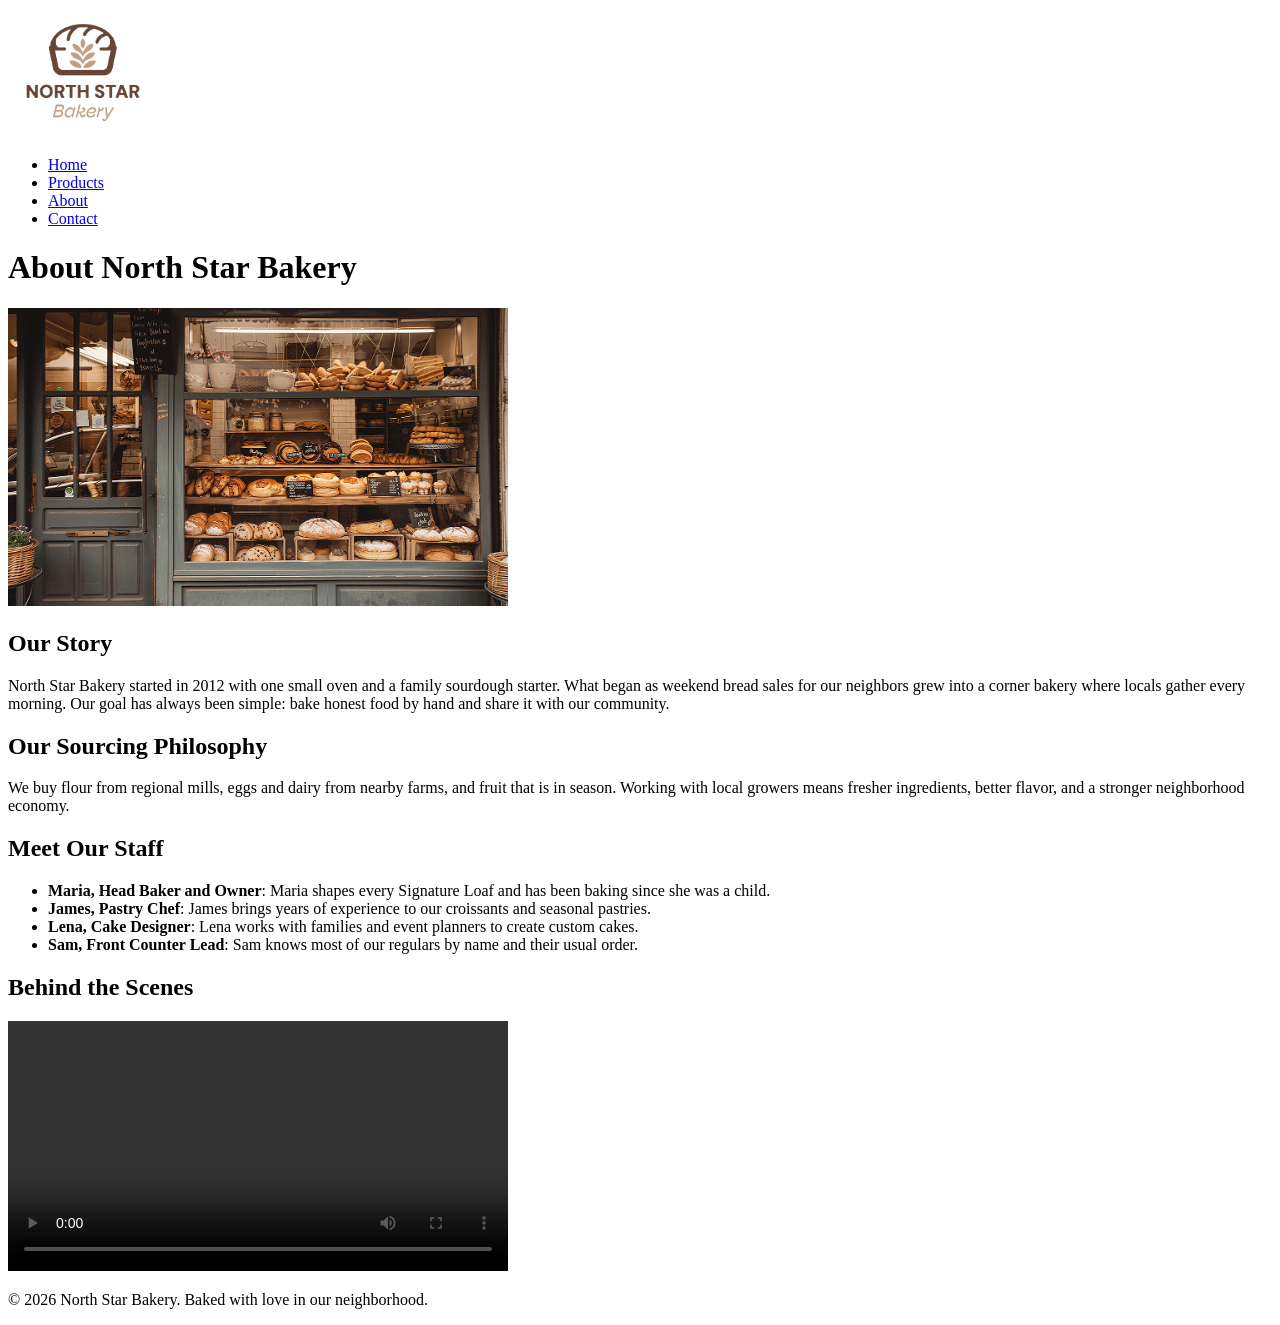
==== about.html @ 69ec63c7 "Add North Star Bakery site with four pages and media" ====
<!DOCTYPE html>
<html lang="en">
<head>
  <meta charset="UTF-8">
  <meta name="viewport" content="width=device-width, initial-scale=1.0">
  <title>North Star Bakery | About</title>
</head>
<body>
  <header>
    <img src="images/bakery-logo_c.png" alt="North Star Bakery logo" width="150">
    <nav>
      <ul>
        <li><a href="index.html">Home</a></li>
        <li><a href="products.html">Products</a></li>
        <li><a href="about.html">About</a></li>
        <li><a href="contact.html">Contact</a></li>
      </ul>
    </nav>
  </header>

  <main>
    <h1>About North Star Bakery</h1>
    <img src="images/bakery-storefront_c.png" alt="The North Star Bakery storefront on Main Street" width="500">

    <section>
      <h2>Our Story</h2>
      <p>North Star Bakery started in 2012 with one small oven and a family sourdough starter. What began as weekend bread sales for our neighbors grew into a corner bakery where locals gather every morning. Our goal has always been simple: bake honest food by hand and share it with our community.</p>
    </section>

    <section>
      <h2>Our Sourcing Philosophy</h2>
      <p>We buy flour from regional mills, eggs and dairy from nearby farms, and fruit that is in season. Working with local growers means fresher ingredients, better flavor, and a stronger neighborhood economy.</p>
    </section>

    <section>
      <h2>Meet Our Staff</h2>
      <ul>
        <li><strong>Maria, Head Baker and Owner</strong>: Maria shapes every Signature Loaf and has been baking since she was a child.</li>
        <li><strong>James, Pastry Chef</strong>: James brings years of experience to our croissants and seasonal pastries.</li>
        <li><strong>Lena, Cake Designer</strong>: Lena works with families and event planners to create custom cakes.</li>
        <li><strong>Sam, Front Counter Lead</strong>: Sam knows most of our regulars by name and their usual order.</li>
      </ul>
    </section>

    <section>
      <h2>Behind the Scenes</h2>
      <video controls width="500">
        <source src="media/bakery-behind-scenes_c.mp4" type="video/mp4">
        Your browser does not support the video element. The video shows our bakers mixing, shaping, and baking bread early in the morning.
      </video>
    </section>
  </main>

  <footer>
    <p>&copy; 2026 North Star Bakery. Baked with love in our neighborhood.</p>
  </footer>
</body>
</html>
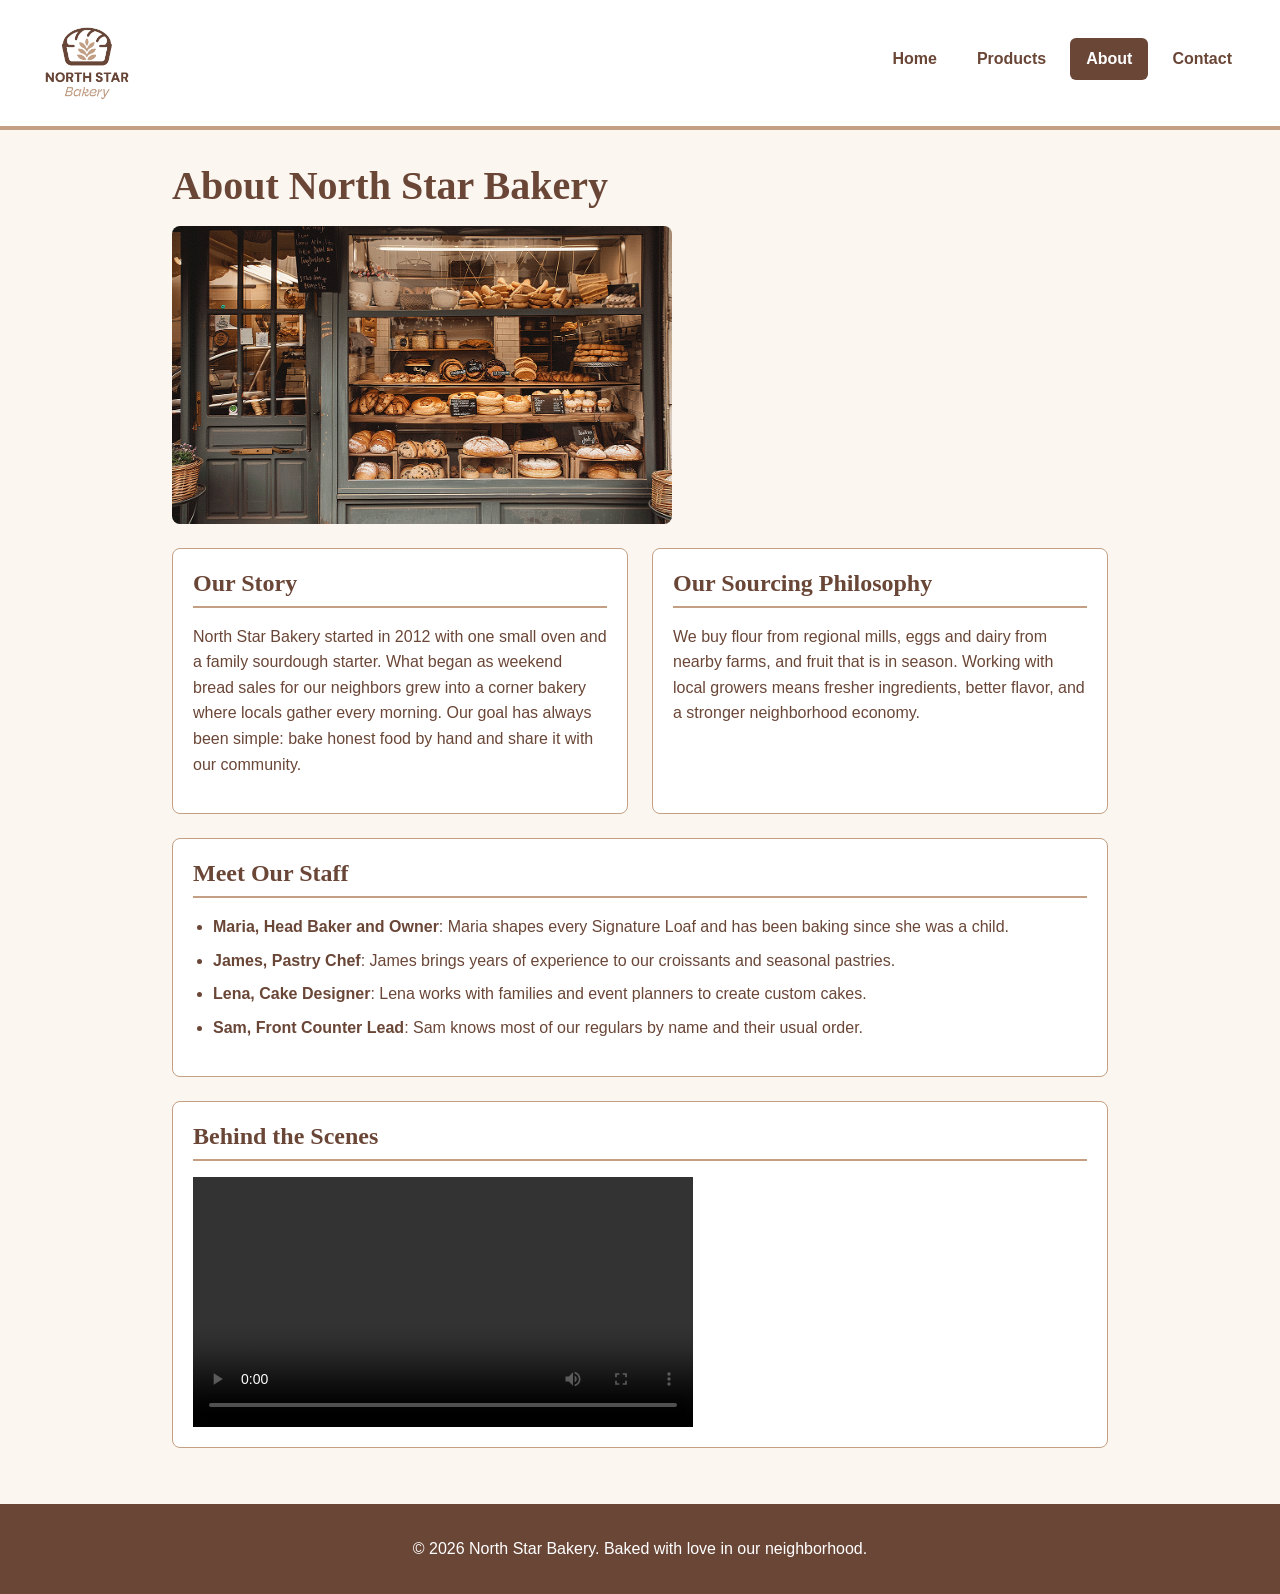
==== commit 4e9f38de: "Add CSS styles for North Star Bakery site" ====
--- a/about.html
+++ b/about.html
@@ -4,6 +4,7 @@
   <meta charset="UTF-8">
   <meta name="viewport" content="width=device-width, initial-scale=1.0">
   <title>North Star Bakery | About</title>
+  <link rel="stylesheet" href="css/styles.css">
 </head>
 <body>
   <header>
@@ -12,7 +13,7 @@
       <ul>
         <li><a href="index.html">Home</a></li>
         <li><a href="products.html">Products</a></li>
-        <li><a href="about.html">About</a></li>
+        <li><a href="about.html" aria-current="page">About</a></li>
         <li><a href="contact.html">Contact</a></li>
       </ul>
     </nav>
@@ -22,15 +23,17 @@
     <h1>About North Star Bakery</h1>
     <img src="images/bakery-storefront_c.png" alt="The North Star Bakery storefront on Main Street" width="500">
 
-    <section>
-      <h2>Our Story</h2>
-      <p>North Star Bakery started in 2012 with one small oven and a family sourdough starter. What began as weekend bread sales for our neighbors grew into a corner bakery where locals gather every morning. Our goal has always been simple: bake honest food by hand and share it with our community.</p>
-    </section>
+    <div class="columns">
+      <section>
+        <h2>Our Story</h2>
+        <p>North Star Bakery started in 2012 with one small oven and a family sourdough starter. What began as weekend bread sales for our neighbors grew into a corner bakery where locals gather every morning. Our goal has always been simple: bake honest food by hand and share it with our community.</p>
+      </section>
 
-    <section>
-      <h2>Our Sourcing Philosophy</h2>
-      <p>We buy flour from regional mills, eggs and dairy from nearby farms, and fruit that is in season. Working with local growers means fresher ingredients, better flavor, and a stronger neighborhood economy.</p>
-    </section>
+      <section>
+        <h2>Our Sourcing Philosophy</h2>
+        <p>We buy flour from regional mills, eggs and dairy from nearby farms, and fruit that is in season. Working with local growers means fresher ingredients, better flavor, and a stronger neighborhood economy.</p>
+      </section>
+    </div>
 
     <section>
       <h2>Meet Our Staff</h2>
--- a/css/styles.css
+++ b/css/styles.css
@@ -0,0 +1,219 @@
+:root {
+  --brown: #6a4637;
+  --tan: #c49f84;
+  --cream: #fbf6f0;
+  --white: #ffffff;
+}
+
+* {
+  box-sizing: border-box;
+}
+
+body {
+  margin: 0;
+  font-family: Arial, Helvetica, sans-serif;
+  font-size: 1rem;
+  line-height: 1.6;
+  color: var(--brown);
+  background-color: var(--cream);
+}
+
+h1,
+h2,
+legend {
+  font-family: Georgia, "Times New Roman", serif;
+  line-height: 1.2;
+}
+
+h1 {
+  font-size: 2rem;
+  margin: 0 0 1rem;
+}
+
+h2 {
+  font-size: 1.5rem;
+  margin: 0 0 1rem;
+  padding-bottom: 0.5rem;
+  border-bottom: 2px solid var(--tan);
+}
+
+a {
+  color: var(--brown);
+  font-weight: bold;
+}
+
+img,
+video {
+  display: block;
+  max-width: 100%;
+  height: auto;
+}
+
+audio {
+  width: 100%;
+}
+
+header {
+  display: flex;
+  flex-direction: column;
+  align-items: center;
+  gap: 1rem;
+  padding: 1rem;
+  background-color: var(--white);
+  border-bottom: 4px solid var(--tan);
+}
+
+header img {
+  width: 110px;
+}
+
+nav ul {
+  display: flex;
+  flex-wrap: wrap;
+  justify-content: center;
+  gap: 0.5rem;
+  margin: 0;
+  padding: 0;
+  list-style: none;
+}
+
+nav a {
+  display: block;
+  padding: 0.5rem 1rem;
+  border-radius: 6px;
+  text-decoration: none;
+}
+
+nav a:hover,
+nav a[aria-current="page"] {
+  background-color: var(--brown);
+  color: var(--white);
+}
+
+main {
+  max-width: 1000px;
+  margin: 0 auto;
+  padding: 1.5rem 1rem;
+}
+
+section {
+  margin-bottom: 1.5rem;
+  padding: 1.25rem;
+  background-color: var(--white);
+  border: 1px solid var(--tan);
+  border-radius: 8px;
+}
+
+main > img {
+  margin-bottom: 1.5rem;
+  border-radius: 8px;
+}
+
+section img {
+  margin-bottom: 1rem;
+  border-radius: 6px;
+}
+
+ul {
+  padding-left: 1.25rem;
+}
+
+li {
+  margin-bottom: 0.5rem;
+}
+
+.columns {
+  display: flex;
+  flex-direction: column;
+}
+
+figure {
+  margin: 0;
+}
+
+figcaption {
+  font-style: italic;
+  text-align: center;
+}
+
+form p {
+  margin: 0 0 1rem;
+}
+
+fieldset {
+  margin: 0 0 1.5rem;
+  padding: 1rem;
+  border: 1px solid var(--tan);
+  border-radius: 6px;
+}
+
+legend {
+  padding: 0 0.5rem;
+  font-size: 1.2rem;
+  font-weight: bold;
+}
+
+label {
+  display: block;
+  margin-bottom: 0.25rem;
+  font-weight: bold;
+}
+
+input,
+select,
+textarea {
+  width: 100%;
+  padding: 0.6rem;
+  font-family: inherit;
+  font-size: 1rem;
+  color: var(--brown);
+  border: 1px solid var(--tan);
+  border-radius: 4px;
+}
+
+button {
+  padding: 0.75rem 1.5rem;
+  font-size: 1rem;
+  font-weight: bold;
+  color: var(--white);
+  background-color: var(--brown);
+  border: none;
+  border-radius: 6px;
+  cursor: pointer;
+}
+
+address {
+  font-style: normal;
+}
+
+footer {
+  padding: 1rem;
+  text-align: center;
+  color: var(--white);
+  background-color: var(--brown);
+}
+
+@media (min-width: 768px) {
+  header {
+    flex-direction: row;
+    justify-content: space-between;
+    padding: 1rem 2rem;
+  }
+
+  h1 {
+    font-size: 2.5rem;
+  }
+
+  main {
+    padding: 2rem;
+  }
+
+  .columns {
+    flex-direction: row;
+    gap: 1.5rem;
+  }
+
+  .columns section {
+    flex: 1;
+  }
+}
